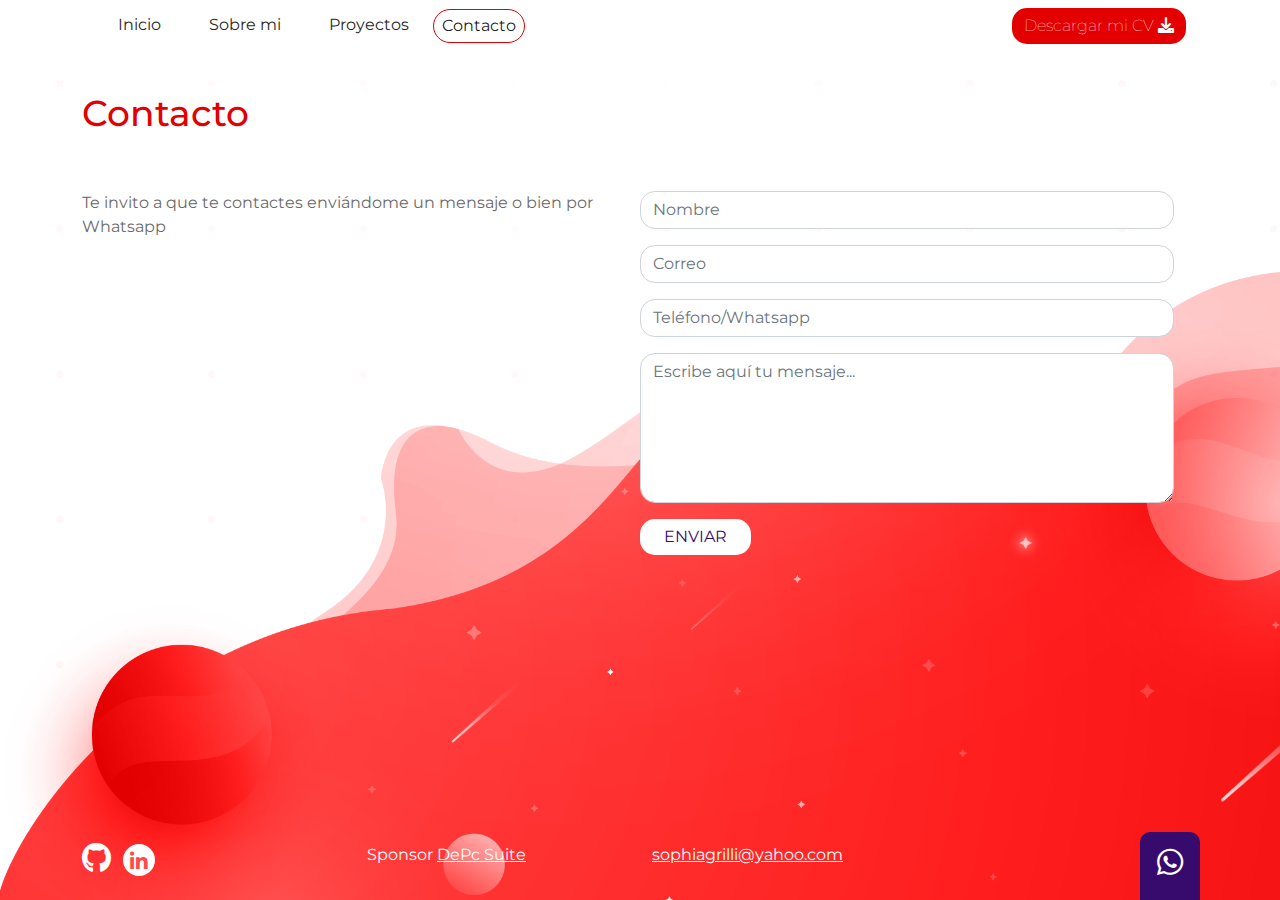
==== contacto.html @ 60eb9d6c "Configuracion inicial" ====
<!DOCTYPE html>
<html lang="es" class="h-100">

<head>
    <meta charset="UTF-8">
    <meta http-equiv="X-UA-Compatible" content="IE=edge">
    <meta name="viewport" content="width=device-width, initial-scale=1.0">
    <title>Contacto</title>
    <link rel="stylesheet" href="css/fontawesome/css/all.min.css">
    <link rel="stylesheet" href="css/fontawesome/css/fontawesome.min.css">
    <link rel="stylesheet" href="css/bootstrap/css/bootstrap.min.css">
    <script src="css/bootstrap/js/bootstrap.bundle.min.js"></script>
    <link rel="stylesheet" href="css/estilos.css">
    <link rel="shortcut icon" href="images/favicon.png" />
</head>

<body id="contacto" class="d-flex flex-column h-100">
    <header class="container">
        <nav class="navbar navbar-expand-md mb-4">
            <div class="container-fluid">
                <button class="navbar-toggler" type="button" data-bs-toggle="collapse" data-bs-target="#navbarCollapse"
                    aria-controls="navbarCollapse" aria-expanded="false" aria-label="Toggle navigation">
                    <span class="navbar-toggler-icon"></span>
                </button>
                <div class="collapse navbar-collapse" id="navbarCollapse">
                    <ul class="navbar-nav me-auto mb-2 mb-md-0">
                        <li class="nav-item">
                            <a class="nav-link px-4 py-1" href="index.html">Inicio</a>
                        </li>
                        <li class="nav-item">
                            <a class="nav-link px-4 py-1" href="sobre-mi.html">Sobre mi</a>
                        </li>
                        <li class="nav-item">
                            <a class="nav-link px-4 py-1" href="proyectos.html">Proyectos</a>
                        </li>
                        <li class="nav-item">
                            <a class="nav-link active py-1" href="contacto.html">Contacto</a>
                        </li>
                    </ul>
                    <div class="d-inline">
                        <a href="" class="btn btn-cv">Descargar mi CV <i class="fas fa-download"></i></a>
                    </div>
                </div>
            </div>
        </nav>
    </header>
    <main class="container">
        <div class="row">
            <div class="col-12 pt-3 pb-5">
                <h1>Contacto</h1>
            </div>
            <div class="row">
                <div class="col-12 col-sm-6">
                    <p>Te invito a que te contactes enviándome un mensaje o bien por Whatsapp</p>
                </div>
                <div class="ol-12 col-sm-6"">
                    <form action="" method="POST">
                        <div class="pb-3">
                            <input type="text" name="txtNombre" id="txtNombre" placeholder="Nombre"
                                class="form-control">
                        </div>
                        <div class="pb-3">
                            <input type="email" name="txtCorreo" id="txtCorreo" placeholder="Correo"
                                class="form-control">
                        </div>
                        <div class="pb-3">
                            <input type="tel" name="txtTelefono" id="txtTelefono" placeholder="Teléfono/Whatsapp"
                                class="form-control">
                        </div>
                        <div class="pb-3">
                            <textarea type="mensaje" id="txtMensaje" class="form-control"
                                placeholder="Escribe aquí tu mensaje..."></textarea>
                        </div>
                        <div class="">
                            <button type="submit" class="btn px-4" id="btnEnviar" id="btnEnviar">ENVIAR</button>
                        </div>
                    </form>
                </div>
            </div>


        </div>
    </main>
    <footer class="container mt-auto pb-4">
        <div class="row">
            <div class="col-3">
                <a href="https://github.com" target="_blank" title="Github"><i class="fab fa-github"></i></a>
                <a href="https://www.linkedin.com/in/nelson-daniel-tarche/" target="_blank" title="Linkedin"><i
                        class="fab fa-linkedin-in"></i></a>
            </div>
            <div class="col-3">
                Sponsor <a href="https://depcsuite.com">DePc Suite</a>
            </div>
            <div class="col-3">
                <a href="mailto:sophiagrilli@yahoo.com">sophiagrilli@yahoo.com</a>
            </div>
        </div>
        <div class="whatsapp">
            <a href="https://api.whatsapp.com/send?phone=541162423341" title="Whatsapp"><i class="fab fa-whatsapp"></i></a>
        </div>
    </footer>
</body>

</html>
---- css/estilos.css ----
@import url('https://fonts.googleapis.com/css2?family=Montserrat:ital,wght@0,100;0,200;0,300;0,400;0,500;0,600;1,100;1,200;1,300;1,400;1,500&display=swap');
body{
    font-family: 'Montserrat', sans-serif;
    margin: 0px;
}
#contacto{
    background-image: url(../images/fondo-contacto.png);
    background-size: cover;
}
#proyectos{
    background-image: url(../images/fondo-proyectos.png);
    background-size: cover
}
#inicio{
    background-image: url(../images/fondo-contacto.png);
    background-size: cover;
}
h1{
    color: #E20000;
    font-size: 36px;
}
p{
    color: #6a6a6a;
    font-size: 16px;
}
h2{
    font-size: 24px;
}
h3{
    font-size: 14px;
    color:#282828;
    font-weight: 300;
}
input, textarea, .btn {
    border-radius: 15px !important;
}
textarea{
    height: 150px;
}
nav .active{
    border: 1px solid #E20000;
    border-radius: 20px;
}
.nav-link{
color: #282828;
}
.navbar{
    
}
.btn{
    color: #370a6d;
    background-color: white;
    border: none;
    
}
.btn:hover{
    color: white;
    background-color: #370a6d;   
}
.btn-rojo{
    color: white;
    background-color: #ff4a49;
    border: none;
    padding: 10px;
    text-decoration: none;
    border-radius: 15px;
}
.btn-rojo:hover{
    color: white;
    background-color: #370a6d;   
}
.link-rojo{
    color: #ff4a49;
    text-decoration: none;
}

.btn-cv {
    background-color: #E20000;
    color: white;
    font-weight: 100;
    border-radius: 15px;
    text-decoration: none;
}
.btn-cv:hover{
    background-color: #370a6d;
    color: white;
}

#contacto footer{
    color: white;

}
#contacto footer a{
    color: white;
}
#contacto footer .fa-github{
    font-size: 30px;
    color: white;
}
#contacto footer .fa-linkedin-in{
    color: #ff4a49;
    background-color: white;
    font-size: 20px;
    border: 0px;
    height: 32px;
    width: 32px;
    text-align: center;
    padding: 8px 0 0 0;
    border-radius: 80px;
    margin: 0 8px;
}
#proyectos footer{
    color: #ff4a49;
}  
#proyectos footer a{
    color: #ff4a49;
}   
#proyectos footer .fa-github{
    font-size: 30px;
    color: #ff4a49;
}
#proyectos footer .fa-linkedin-in{
    color: #ff4a49;
    background-color: white;
    font-size: 20px;
    border: 0px;
    height: 32px;
    width: 32px;
    text-align: center;
    padding: 8px 0 0 0;
    border-radius: 80px;
    margin: 0 8px;
}
#inicio home{
    color:white;
    font-size: 17px;
    border: 1px solid white;
    border-radius: 50px;
    font-weight: 600;
}
#inicio footer{
    color: white;
}
#inicio footer a{
    color: white;
}
#inicio footer .fa-github{
    font-size: 30px;
    color: white;
}
#inicio footer .fa-linkedin-in{
    color: #ff4a49;
    background-color: white;
    font-size: 20px;
    border: 0px;
    height: 32px;
    width: 32px;
    text-align: center;
    padding: 8px 0 0 0;
    border-radius: 80px;
    margin: 0 8px;
}
#inicio img{
    height: 400px;
}
#inicio img:hover{
    height: 410px;
}
.cohete{
    height: 410px;
}
#inicio p{
color: white;
font-size: 17px;
border: 1px white solid;
border-radius: 15px;

}
.whatsapp{
    background-color:#370a6d;
    color: white;
    width: 60px;
    border-top-left-radius: 10px ;
    border-top-right-radius: 10px ;
    font-size: 30px;
    text-align: center;
    padding: 8px 0 15px 0;
    right:80px;
    position: fixed;
    bottom: 0px;
}
.whatsapp a{
    color: white !important;
}
.proyecto h2{
    font-size: 16px;
    color: white;
    background: rgba(184,37,20,1);
    padding: 16px;
}
.proyecto img{
    height: 212px;
}
.proyecto p{
    font-size: 14px;
    height: 130px;
}

.inicio img{
    height: 212px;
}


@media (max-width: 750px){
#contacto{
    background-image: url(../images/fondo-proyectos.png);
    background-size: contain;
    background-repeat: no-repeat;
}
#proyectos{
    background-image: url(../images/fondo-proyectos.png);
    background-size: contain;
    background-repeat: no-repeat;
}
#inicio{
    background-image: url(../images/fondo-proyectos.png);
    background-size: contain;
    background-repeat: no-repeat;
}
}
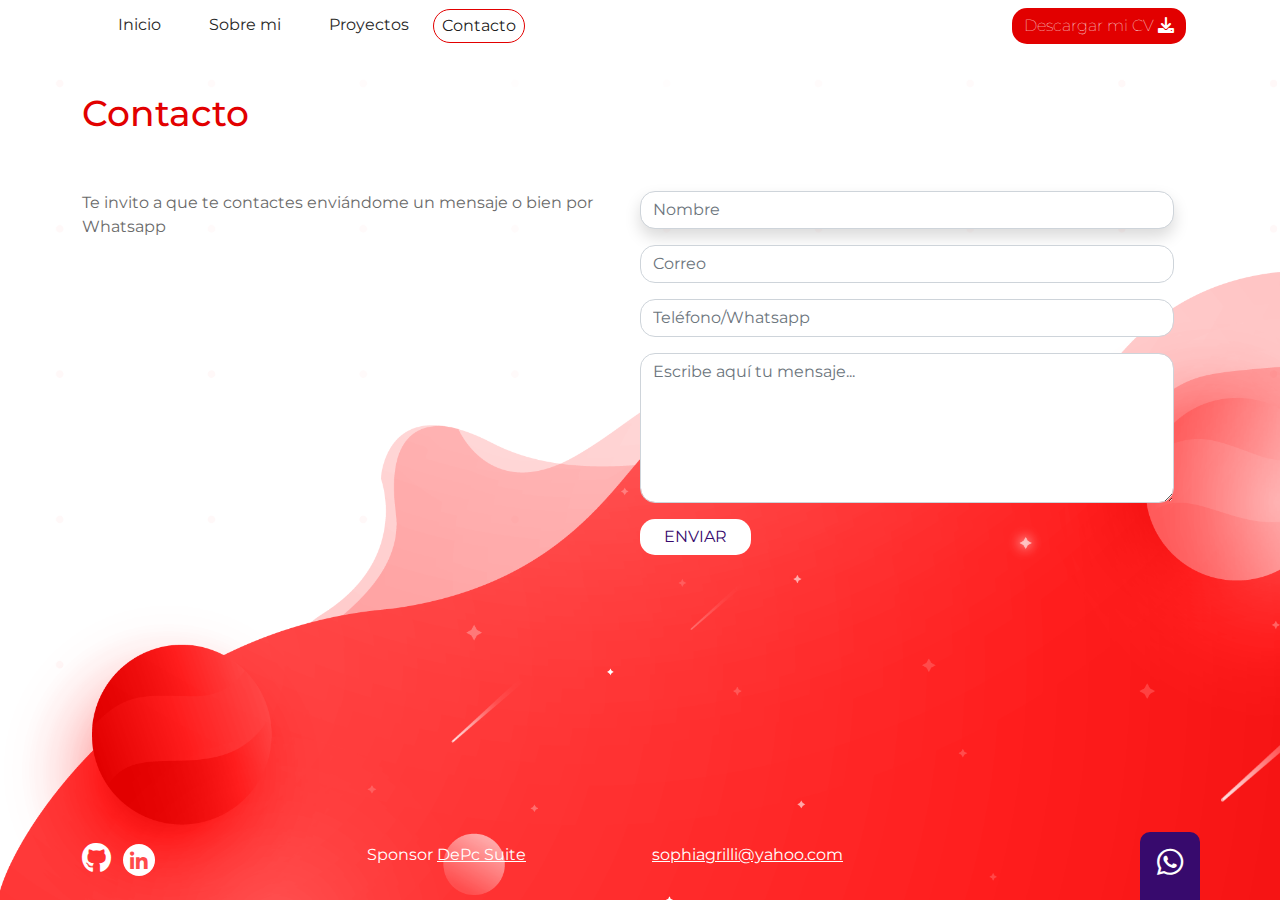
==== commit fe92d446: "cambios" ====
--- a/contacto.html
+++ b/contacto.html
@@ -57,7 +57,7 @@
                     <form action="" method="POST">
                         <div class="pb-3">
                             <input type="text" name="txtNombre" id="txtNombre" placeholder="Nombre"
-                                class="form-control">
+                                class="form-control shadow">
                         </div>
                         <div class="pb-3">
                             <input type="email" name="txtCorreo" id="txtCorreo" placeholder="Correo"
--- a/css/estilos.css
+++ b/css/estilos.css
@@ -1,75 +1,93 @@
 @import url('https://fonts.googleapis.com/css2?family=Montserrat:ital,wght@0,100;0,200;0,300;0,400;0,500;0,600;1,100;1,200;1,300;1,400;1,500&display=swap');
-body{
+
+body {
     font-family: 'Montserrat', sans-serif;
     margin: 0px;
-}
-#contacto{
+
+}
+#contacto {
     background-image: url(../images/fondo-contacto.png);
     background-size: cover;
 }
-#proyectos{
+
+#proyectos {
     background-image: url(../images/fondo-proyectos.png);
     background-size: cover
 }
-#inicio{
+
+#inicio {
     background-image: url(../images/fondo-contacto.png);
     background-size: cover;
 }
-h1{
+h1 {
     color: #E20000;
     font-size: 36px;
 }
-p{
+
+h2 {
+    font-size: 24px;
+}
+
+h3 {
+    font-size: 14px;
+    color: #282828;
+    font-weight: 300;
+}
+p {
     color: #6a6a6a;
     font-size: 16px;
 }
-h2{
-    font-size: 24px;
-}
-h3{
-    font-size: 14px;
-    color:#282828;
-    font-weight: 300;
-}
-input, textarea, .btn {
+input,
+textarea,
+.btn {
     border-radius: 15px !important;
 }
-textarea{
+
+textarea {
     height: 150px;
 }
-nav .active{
+
+nav .active {
     border: 1px solid #E20000;
     border-radius: 20px;
 }
-.nav-link{
-color: #282828;
-}
-.navbar{
-    
-}
-.btn{
+
+.nav-link {
+    color: #282828;
+}
+
+.navbar {
+    padding: 8px 0px;
+    height: auto;
+}
+
+.btn {
     color: #370a6d;
     background-color: white;
-    border: none;
-    
-}
-.btn:hover{
-    color: white;
-    background-color: #370a6d;   
-}
-.btn-rojo{
+    border: 0px;
+    border-radius: 15px;
+}
+
+.btn:hover {
+    color: white;
+    background-color: #370a6d;
+}
+
+.btn-rojo {
     color: white;
     background-color: #ff4a49;
-    border: none;
+    border: 0px;
     padding: 10px;
     text-decoration: none;
     border-radius: 15px;
 }
-.btn-rojo:hover{
-    color: white;
-    background-color: #370a6d;   
-}
-.link-rojo{
+
+.btn-rojo:hover {
+    color: white;
+    background-color: #370a6d;
+}
+
+.link-rojo {
     color: #ff4a49;
     text-decoration: none;
 }
@@ -81,23 +99,24 @@
     border-radius: 15px;
     text-decoration: none;
 }
-.btn-cv:hover{
+
+.btn-cv:hover {
     background-color: #370a6d;
     color: white;
 }
-
-#contacto footer{
-    color: white;
-
-}
-#contacto footer a{
-    color: white;
-}
-#contacto footer .fa-github{
+/*Footers*/
+#contacto footer {
+    color: white;
+
+}
+#contacto footer a {
+    color: white;
+}
+#contacto footer .fa-github {
     font-size: 30px;
     color: white;
 }
-#contacto footer .fa-linkedin-in{
+#contacto footer .fa-linkedin-in {
     color: #ff4a49;
     background-color: white;
     font-size: 20px;
@@ -109,19 +128,19 @@
     border-radius: 80px;
     margin: 0 8px;
 }
-#proyectos footer{
-    color: #ff4a49;
-}  
-#proyectos footer a{
-    color: #ff4a49;
-}   
-#proyectos footer .fa-github{
+#proyectos footer, #sobre-mi footer{
+    color: #ff4a49;
+}
+#proyectos footer a, #sobre-mi footer a {
+    color: #ff4a49;
+}
+#proyectos footer .fa-github, #sobre-mi footer .fa-github {
     font-size: 30px;
-    color: #ff4a49;
-}
-#proyectos footer .fa-linkedin-in{
-    color: #ff4a49;
-    background-color: white;
+    color: #E20000;
+}
+#proyectos footer .fa-linkedin-in, #sobre-mi footer .fa-linkedin-in {
+    color: white ;
+    background-color: #E20000;
     font-size: 20px;
     border: 0px;
     height: 32px;
@@ -131,100 +150,216 @@
     border-radius: 80px;
     margin: 0 8px;
 }
-#inicio home{
-    color:white;
+
+
+
+#inicio footer {
+    color: white;
+}
+
+#inicio footer a {
+    color: white;
+}
+
+#inicio footer .fa-github {
+    font-size: 30px;
+    color: white;
+}
+
+#inicio footer .fa-linkedin-in {
+    color: #ff4a49;
+    background-color: white;
+    font-size: 20px;
+    border: 0px;
+    height: 32px;
+    width: 32px;
+    text-align: center;
+    padding: 8px 0 0 0;
+    border-radius: 80px;
+    margin: 0 8px;
+}
+
+#inicio home {
+    color: white;
     font-size: 17px;
     border: 1px solid white;
     border-radius: 50px;
     font-weight: 600;
 }
-#inicio footer{
-    color: white;
-}
-#inicio footer a{
-    color: white;
-}
-#inicio footer .fa-github{
+#inicio img {
+    height: 400px;
+}
+
+#inicio img:hover {
+    height: 410px;
+}
+
+.cohete {
+    height: 410px;
+}
+
+#inicio p {
+    color: white;
+    font-size: 17px;
+    border: 1px white solid;
+    border-radius: 15px;
+    font-weight: 600;
+}
+
+.whatsapp {
+    background-color: #370a6d;
+    color: white;
+    width: 60px;
+    border-top-left-radius: 10px;
+    border-top-right-radius: 10px;
     font-size: 30px;
-    color: white;
-}
-#inicio footer .fa-linkedin-in{
-    color: #ff4a49;
-    background-color: white;
-    font-size: 20px;
-    border: 0px;
-    height: 32px;
-    width: 32px;
-    text-align: center;
-    padding: 8px 0 0 0;
-    border-radius: 80px;
-    margin: 0 8px;
-}
-#inicio img{
-    height: 400px;
-}
-#inicio img:hover{
-    height: 410px;
-}
-.cohete{
-    height: 410px;
-}
-#inicio p{
-color: white;
-font-size: 17px;
-border: 1px white solid;
-border-radius: 15px;
-
-}
-.whatsapp{
-    background-color:#370a6d;
-    color: white;
-    width: 60px;
-    border-top-left-radius: 10px ;
-    border-top-right-radius: 10px ;
-    font-size: 30px;
     text-align: center;
     padding: 8px 0 15px 0;
-    right:80px;
+    right: 80px;
     position: fixed;
     bottom: 0px;
 }
-.whatsapp a{
+
+.whatsapp a {
     color: white !important;
 }
-.proyecto h2{
+
+.proyecto {
+    background-color: white;
+}
+
+.proyecto h2 {
     font-size: 16px;
     color: white;
-    background: rgba(184,37,20,1);
+    background: linear-gradient(to right, rgba(184, 37, 20, 1) 0%, rgba(214, 52, 30, 1) 47%, rgba(240, 47, 23, 1) 70%, rgba(240, 47, 23, 1) 100%);
     padding: 16px;
 }
-.proyecto img{
+
+.proyecto img {
     height: 212px;
 }
-.proyecto p{
+
+.proyecto p {
     font-size: 14px;
     height: 130px;
 }
 
-.inicio img{
+.inicio img {
     height: 212px;
 }
 
-
-@media (max-width: 750px){
-#contacto{
-    background-image: url(../images/fondo-proyectos.png);
-    background-size: contain;
-    background-repeat: no-repeat;
-}
-#proyectos{
-    background-image: url(../images/fondo-proyectos.png);
-    background-size: contain;
-    background-repeat: no-repeat;
-}
-#inicio{
-    background-image: url(../images/fondo-proyectos.png);
-    background-size: contain;
-    background-repeat: no-repeat;
-}
+.foto-perfil {
+    height: 300px;
+    margin: 1em auto;
+    display: block;
+    background-color: #fff;
+    border-radius: 50%;
+    vertical-align: middle;
+}
+#stack-tecnologico{
+    background: linear-gradient(to right, rgba(184, 37, 20, 1) 0%, rgba(214, 52, 30, 1) 47%, rgba(240, 47, 23, 1) 70%, rgba(240, 47, 23, 1) 100%);   
+}
+#stack-tecnologico h2{
+    font-size: 24px;
+    color: white;
+}
+#stack-tecnologico h3{
+    font-size: 14px;
+    color: black;
+    font-weight: 300;
+}
+#stack-tecnologico .tecno{
+    background-color: white;
+    border-radius: 10px;
+    text-align: center;
+    height: 182px;
+}
+#stack-tecnologico .tecno img{
+   height: 60px;
+}
+#experiencia h2{
+    font-size: 24px;
+    color: #370a6d;
+    font-weight: 400;
+}
+#experiencia h3{
+    font-size: 18px;
+    color: #6a6a6a;
+    font-weight: 600;
+}
+#experiencia h4{
+    font-size: 17px;
+    color: #370a6d;
+}
+#experiencia h5{
+    font-size: 14px;
+    color: #6a6a6a;
+}
+#formacion h2{
+    color: #E20000;
+    font-weight: 400;
+}
+#formacion h3{
+    color: #6A6A6A;
+    font-size: 18px;
+    font-weight: 600;
+}
+#formacion h4{
+    font-size: 17px;
+    color: #E20000;
+}
+#formacion h5{
+    font-size: 14px;
+    color: #6a6a6a;
+}
+#idiomas{
+    background-color: #eee;
+}
+#idiomas h2{
+    font-size: 16px;
+}
+#idiomas h3{
+    font-size: 14px;
+    color: #282828;
+    padding: 0px;
+}
+#idiomas .msj{
+    background-color: #370A6D;
+    border-radius: 15px;
+    padding: 40px 0;
+}
+#sobre-mi .msj{
+    height: 182px;
+}
+#idiomas .img-idioma{
+    border-radius: 15px;
+}
+#idiomas .fa-solid{
+    color: white;
+    font-size: 80px;
+}
+.baw {
+    -webkit-filter: grayscale(100%); /* Safari 6.0 - 9.0 */
+      filter: grayscale(100%);
+}
+.baw:hover {
+  -webkit-filter: grayscale(100%); /* Safari 6.0 - 9.0 */
+  filter:grayscale(0%);
+}
+
+@media (max-width: 750px) {
+
+    #contacto,
+    #inicio {
+        background-image: url(../images/fondo-proyectos.png);
+        background-size: contain;
+        background-repeat: no-repeat;
+    }
+
+    #proyectos {
+        background-image: url(../images/fondo-proyectos.png);
+        background-size: contain;
+        background-repeat: no-repeat;
+    }
+
 }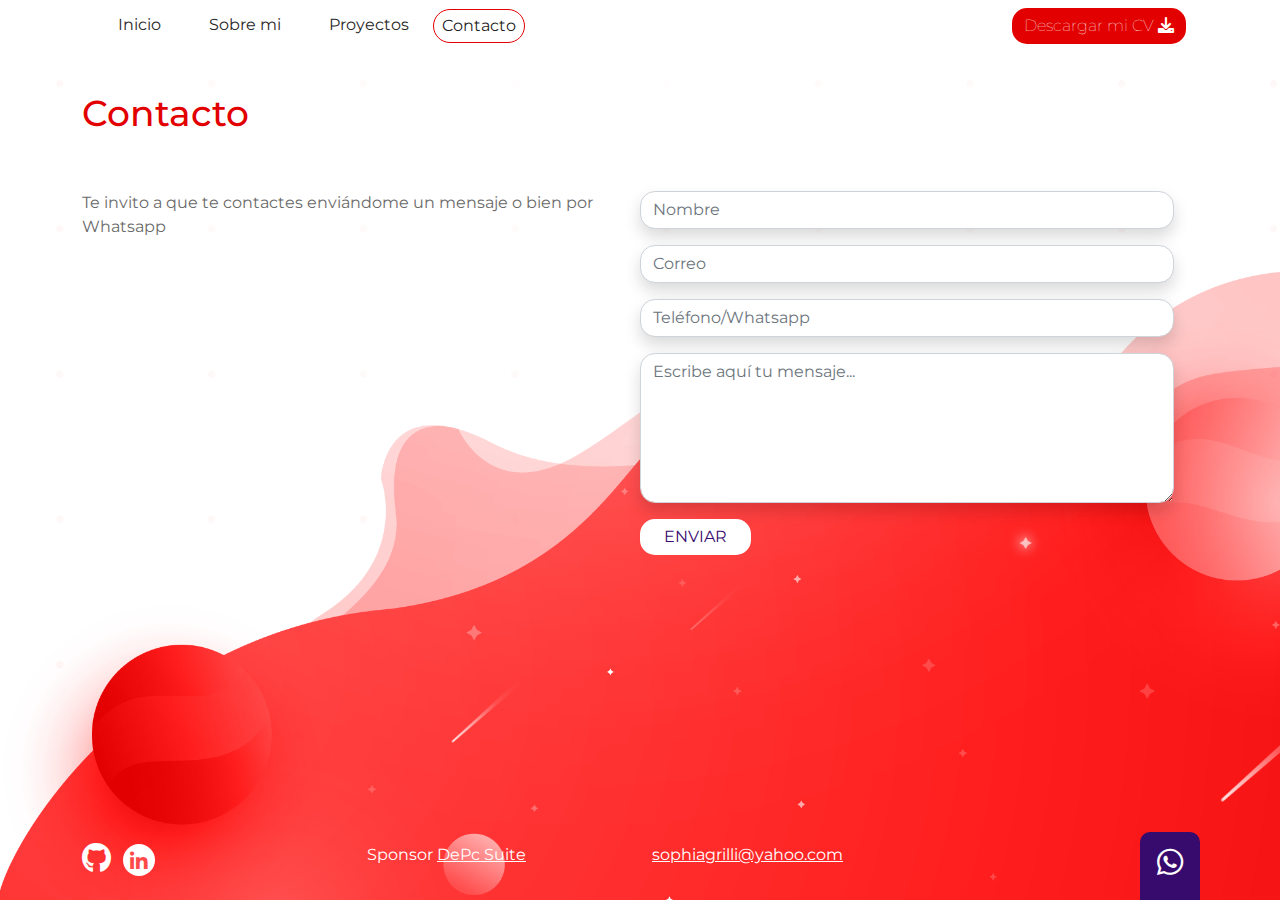
==== commit a72f54c5: "cambios" ====
--- a/contacto.html
+++ b/contacto.html
@@ -61,14 +61,14 @@
                         </div>
                         <div class="pb-3">
                             <input type="email" name="txtCorreo" id="txtCorreo" placeholder="Correo"
-                                class="form-control">
+                                class="form-control shadow">
                         </div>
                         <div class="pb-3">
                             <input type="tel" name="txtTelefono" id="txtTelefono" placeholder="Teléfono/Whatsapp"
-                                class="form-control">
+                                class="form-control shadow  ">
                         </div>
                         <div class="pb-3">
-                            <textarea type="mensaje" id="txtMensaje" class="form-control"
+                            <textarea type="mensaje" id="txtMensaje" class="form-control shadow"
                                 placeholder="Escribe aquí tu mensaje..."></textarea>
                         </div>
                         <div class="">
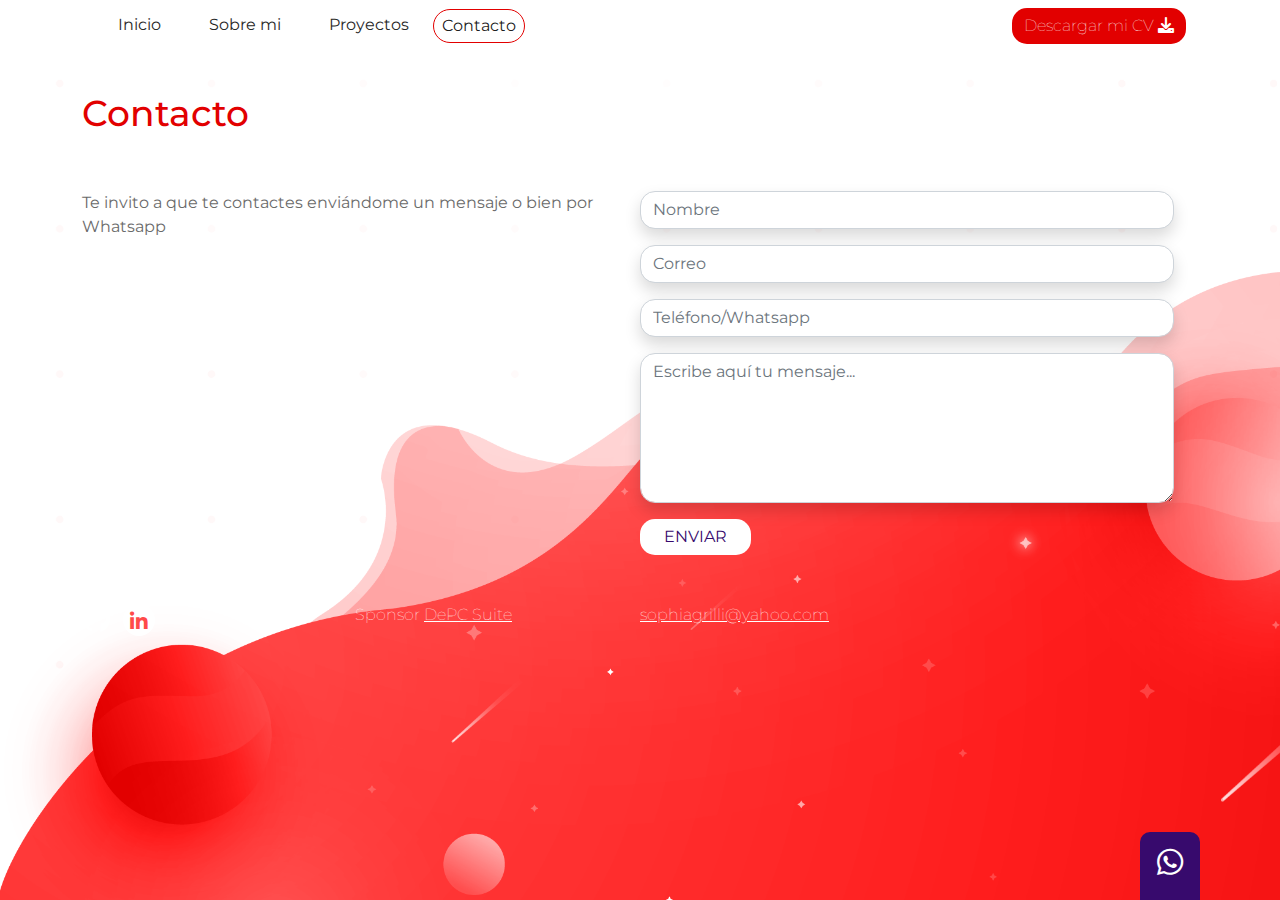
==== commit d18f92fc: "cambios" ====
--- a/contacto.html
+++ b/contacto.html
@@ -81,22 +81,23 @@
 
         </div>
     </main>
-    <footer class="container mt-auto pb-4">
-        <div class="row">
-            <div class="col-3">
+    <footer class="container">
+        <div class="row mt-5 pb-3">
+            <div class="col-12 col-sm-3 text-center text-sm-start">
                 <a href="https://github.com" target="_blank" title="Github"><i class="fab fa-github"></i></a>
-                <a href="https://www.linkedin.com/in/nelson-daniel-tarche/" target="_blank" title="Linkedin"><i
+                <a href="https://www.linkedin.com/" target="_blank" title="Linkedin"><i
                         class="fab fa-linkedin-in"></i></a>
             </div>
-            <div class="col-3">
-                Sponsor <a href="https://depcsuite.com">DePc Suite</a>
+            <div class="col-12 col-sm-3 text-center text-sm-start pt-2 p-sm-0">
+                Sponsor <a href="https://depcsuite.com" target="_blank" title="DEPCSUITE">DePC Suite</a>
             </div>
-            <div class="col-3">
+            <div class="col-12 col-sm-3 text-sm-start pt-2 p-sm-0">
                 <a href="mailto:sophiagrilli@yahoo.com">sophiagrilli@yahoo.com</a>
             </div>
         </div>
         <div class="whatsapp">
-            <a href="https://api.whatsapp.com/send?phone=541162423341" title="Whatsapp"><i class="fab fa-whatsapp"></i></a>
+            <a href="https://api.whatsapp.com/send?phone=541162423341" title="Whatsapp"><i
+                    class="fab fa-whatsapp"></i></a>
         </div>
     </footer>
 </body>
--- a/css/estilos.css
+++ b/css/estilos.css
@@ -105,18 +105,19 @@
     color: white;
 }
 /*Footers*/
-#contacto footer {
-    color: white;
-
-}
-#contacto footer a {
-    color: white;
-}
-#contacto footer .fa-github {
+#contacto footer, #inicio footer {
+    color: white;
+    font-weight: 100;
+}
+#contacto footer a, #inicio footer a {
+    color: white;
+    font-weight: 100;
+}
+#contacto footer .fa-github, #inicio footer .fa-github {
     font-size: 30px;
     color: white;
 }
-#contacto footer .fa-linkedin-in {
+#contacto footer .fa-linkedin-in, #inicio footer .fa-linkedin-in {
     color: #ff4a49;
     background-color: white;
     font-size: 20px;
@@ -130,9 +131,11 @@
 }
 #proyectos footer, #sobre-mi footer{
     color: #ff4a49;
+    font-weight: 100;
 }
 #proyectos footer a, #sobre-mi footer a {
     color: #ff4a49;
+    font-weight: 100;
 }
 #proyectos footer .fa-github, #sobre-mi footer .fa-github {
     font-size: 30px;
@@ -152,33 +155,6 @@
 }
 
 
-
-#inicio footer {
-    color: white;
-}
-
-#inicio footer a {
-    color: white;
-}
-
-#inicio footer .fa-github {
-    font-size: 30px;
-    color: white;
-}
-
-#inicio footer .fa-linkedin-in {
-    color: #ff4a49;
-    background-color: white;
-    font-size: 20px;
-    border: 0px;
-    height: 32px;
-    width: 32px;
-    text-align: center;
-    padding: 8px 0 0 0;
-    border-radius: 80px;
-    margin: 0 8px;
-}
-
 #inicio home {
     color: white;
     font-size: 17px;
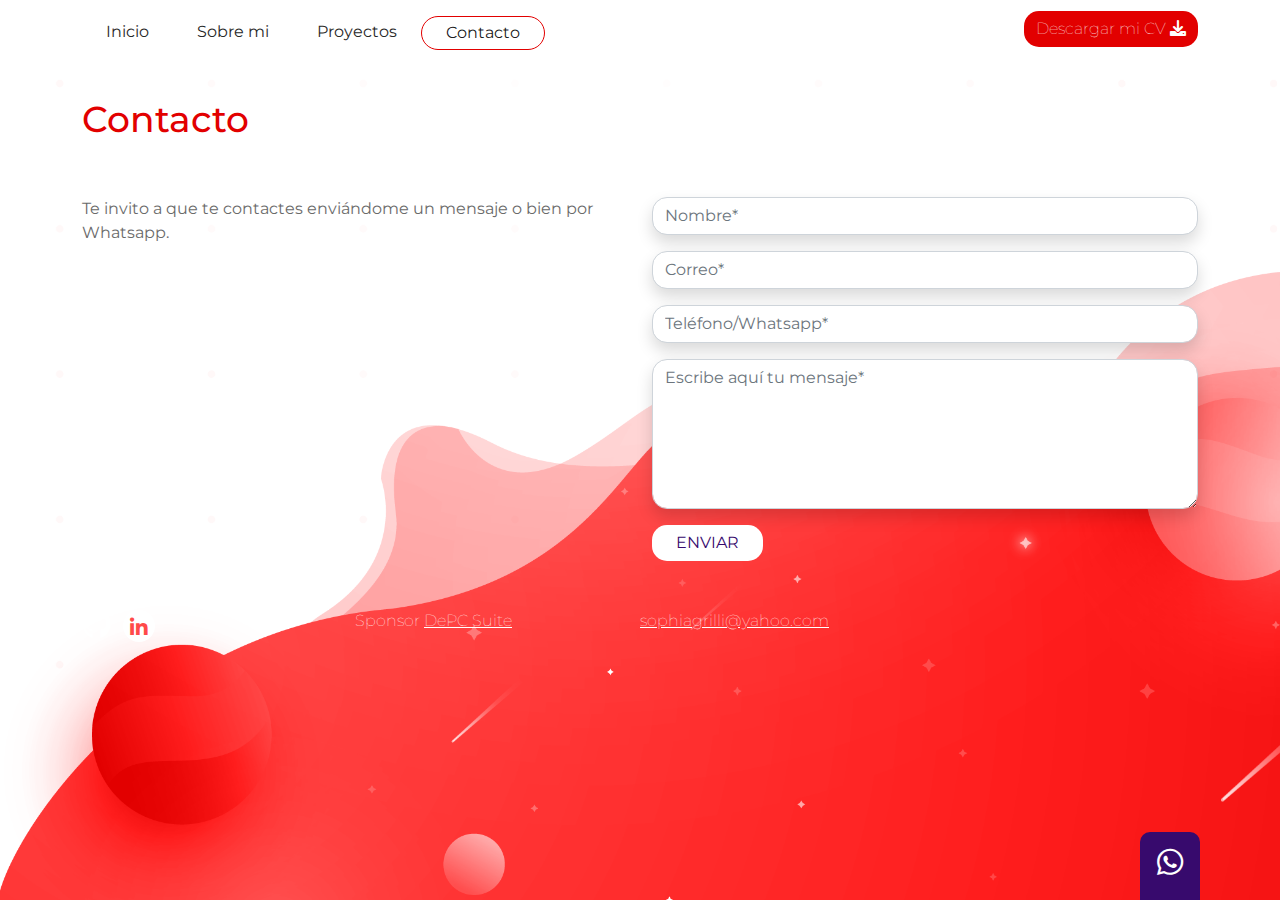
==== commit 6b349f03: "cambios" ====
--- a/contacto.html
+++ b/contacto.html
@@ -14,16 +14,15 @@
     <link rel="shortcut icon" href="images/favicon.png" />
 </head>
 
-<body id="contacto" class="d-flex flex-column h-100">
-    <header class="container">
+<body id="contacto">
+    <header>
         <nav class="navbar navbar-expand-md mb-4">
-            <div class="container-fluid">
+            <div class="container">
                 <button class="navbar-toggler" type="button" data-bs-toggle="collapse" data-bs-target="#navbarCollapse"
                     aria-controls="navbarCollapse" aria-expanded="false" aria-label="Toggle navigation">
-                    <span class="navbar-toggler-icon"></span>
                 </button>
                 <div class="collapse navbar-collapse" id="navbarCollapse">
-                    <ul class="navbar-nav me-auto mb-2 mb-md-0">
+                    <ul class="navbar-nav me-auto mb-2 mb-md-0 mt-2">
                         <li class="nav-item">
                             <a class="nav-link px-4 py-1" href="index.html">Inicio</a>
                         </li>
@@ -34,7 +33,7 @@
                             <a class="nav-link px-4 py-1" href="proyectos.html">Proyectos</a>
                         </li>
                         <li class="nav-item">
-                            <a class="nav-link active py-1" href="contacto.html">Contacto</a>
+                            <a class="nav-link active px-4 py-1" href="contacto.html">Contacto</a>
                         </li>
                     </ul>
                     <div class="d-inline">
@@ -46,39 +45,37 @@
     </header>
     <main class="container">
         <div class="row">
-            <div class="col-12 pt-3 pb-5">
+            <div class="col-12 mt-3 mb-5">
                 <h1>Contacto</h1>
             </div>
-            <div class="row">
-                <div class="col-12 col-sm-6">
-                    <p>Te invito a que te contactes enviándome un mensaje o bien por Whatsapp</p>
-                </div>
-                <div class="ol-12 col-sm-6"">
-                    <form action="" method="POST">
-                        <div class="pb-3">
-                            <input type="text" name="txtNombre" id="txtNombre" placeholder="Nombre"
-                                class="form-control shadow">
-                        </div>
-                        <div class="pb-3">
-                            <input type="email" name="txtCorreo" id="txtCorreo" placeholder="Correo"
-                                class="form-control shadow">
-                        </div>
-                        <div class="pb-3">
-                            <input type="tel" name="txtTelefono" id="txtTelefono" placeholder="Teléfono/Whatsapp"
-                                class="form-control shadow  ">
-                        </div>
-                        <div class="pb-3">
-                            <textarea type="mensaje" id="txtMensaje" class="form-control shadow"
-                                placeholder="Escribe aquí tu mensaje..."></textarea>
-                        </div>
-                        <div class="">
-                            <button type="submit" class="btn px-4" id="btnEnviar" id="btnEnviar">ENVIAR</button>
-                        </div>
-                    </form>
-                </div>
+        </div>
+        <div class="row">
+            <div class="col-12 col-sm-6">
+                <p>Te invito a que te contactes enviándome un mensaje o bien por Whatsapp.</p>
             </div>
-
-
+            <div class="col-12 col-sm-6">
+                <form action="" method=" POST">
+                    <div class="mb-3">
+                        <input type="text" name="txtNombre" id="txtNombre" placeholder="Nombre*"
+                            class="form-control shadow" required>
+                    </div>
+                    <div class="pb-3">
+                        <input type="email" name="txtCorreo" id="txtCorreo" placeholder="Correo*"
+                            class="form-control shadow" required>
+                    </div>
+                    <div class="pb-3">
+                        <input type="tel" name="txtTelefono" id="txtTelefono" placeholder="Teléfono/Whatsapp*"
+                            class="form-control shadow" required>
+                    </div>
+                    <div class="pb-3">
+                        <textarea type="mensaje" id="txtMensaje" class="form-control shadow"
+                            placeholder="Escribe aquí tu mensaje*" required></textarea>
+                    </div>
+                    <div class="">
+                        <button type="submit" class="btn px-4" id="btnEnviar" name="btnEnviar">ENVIAR</button>
+                    </div>
+                </form>
+            </div>
         </div>
     </main>
     <footer class="container">
--- a/css/estilos.css
+++ b/css/estilos.css
@@ -75,11 +75,12 @@
 
 .btn-rojo {
     color: white;
-    background-color: #ff4a49;
+    background-color: #E20000;
     border: 0px;
     padding: 10px;
     text-decoration: none;
     border-radius: 15px;
+    font-weight: 100;
 }
 
 .btn-rojo:hover {
@@ -203,7 +204,9 @@
 .proyecto {
     background-color: white;
 }
-
+#proyectos main p{
+    font-size: 14px;
+}
 .proyecto h2 {
     font-size: 16px;
     color: white;
@@ -219,7 +222,9 @@
     font-size: 14px;
     height: 130px;
 }
-
+.proyectos p{
+font-size: 14px;
+}
 .inicio img {
     height: 212px;
 }
@@ -230,7 +235,7 @@
     display: block;
     background-color: #fff;
     border-radius: 50%;
-    vertical-align: middle;
+    padding: 10px;
 }
 #stack-tecnologico{
     background: linear-gradient(to right, rgba(184, 37, 20, 1) 0%, rgba(214, 52, 30, 1) 47%, rgba(240, 47, 23, 1) 70%, rgba(240, 47, 23, 1) 100%);   
@@ -328,13 +333,13 @@
     #contacto,
     #inicio {
         background-image: url(../images/fondo-proyectos.png);
-        background-size: contain;
+        background-size: cover;
         background-repeat: no-repeat;
     }
 
     #proyectos {
         background-image: url(../images/fondo-proyectos.png);
-        background-size: contain;
+        background-size: cover;
         background-repeat: no-repeat;
     }
 
